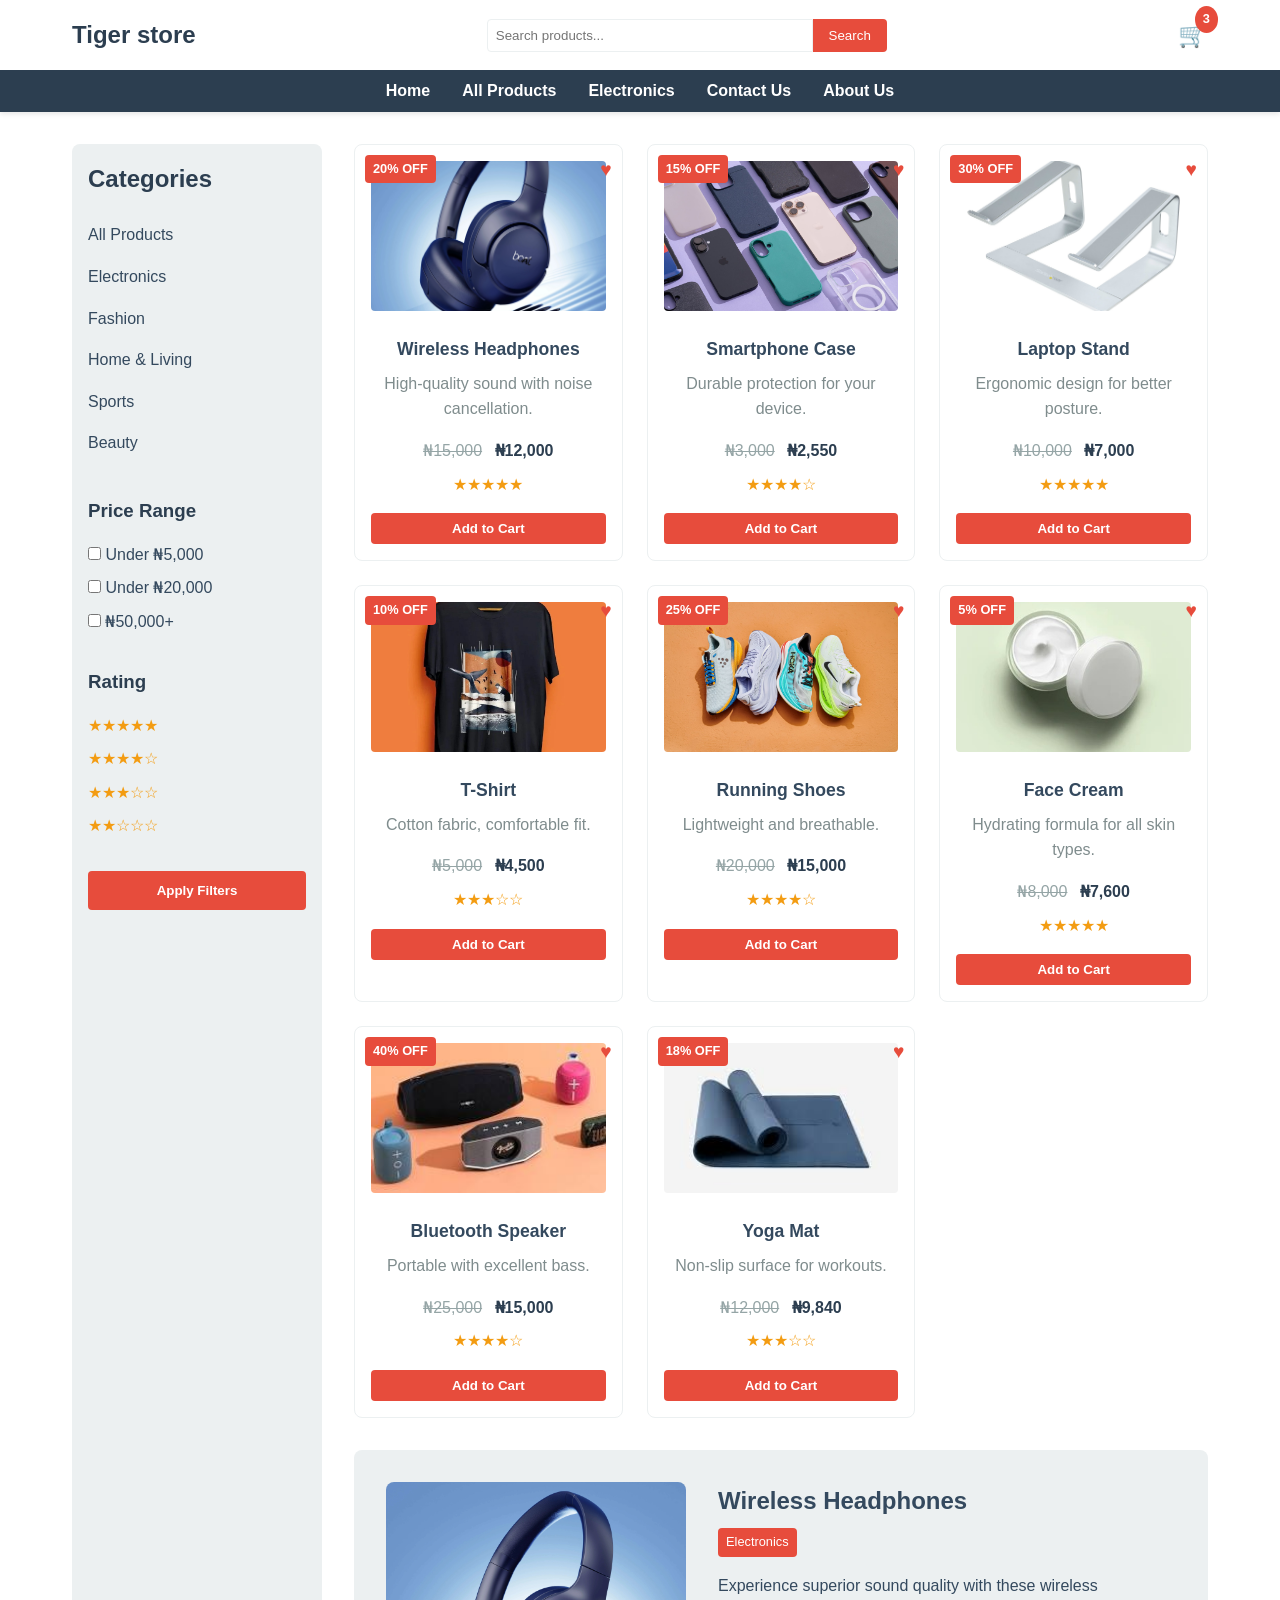
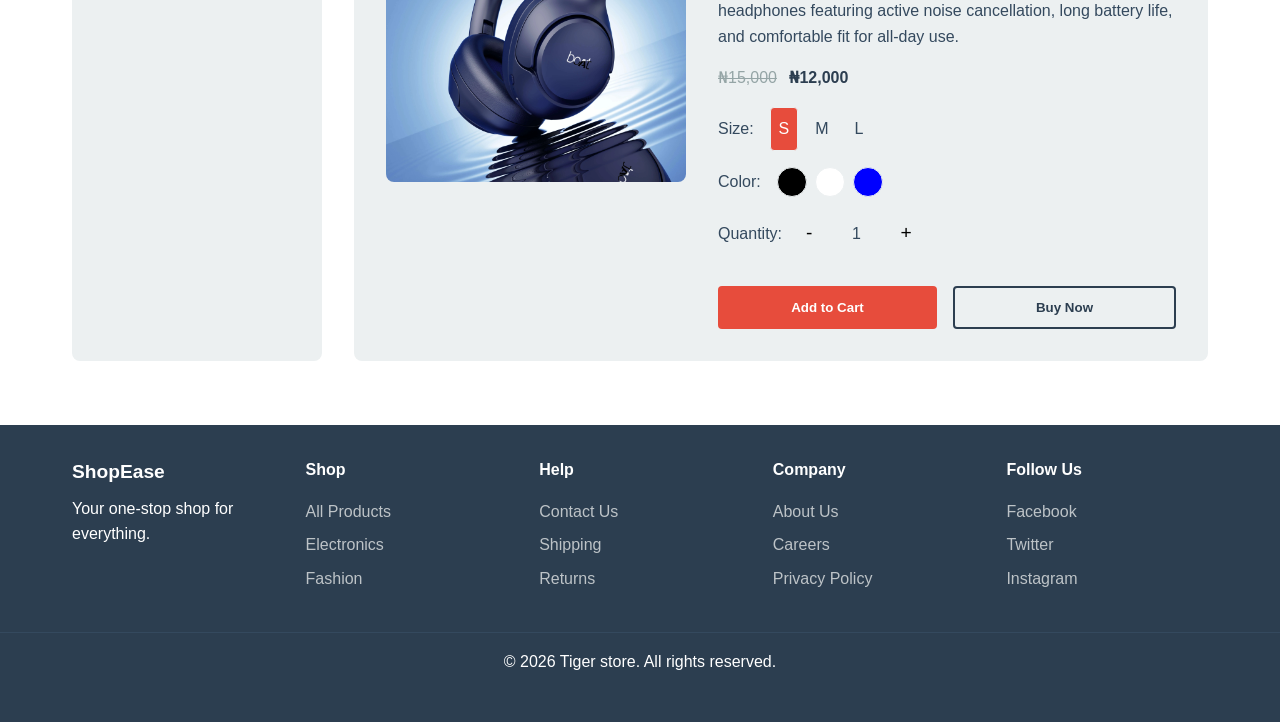
==== index.html @ f8c4a6c7 "Ecommerce web" ====
<!DOCTYPE html>
<html lang="en">
<head>
    <meta charset="UTF-8">
    <meta name="viewport" content="width=device-width, initial-scale=1.0">
    <title>Ecommerce Store</title>
    <link rel="stylesheet" href="styles.css">
</head>
<body>
    <!-- Header / Navbar -->
    <header>
        <div class="navbar">
            <div class="logo">
                <h1><a href="index.html" style="text-decoration: none; color: inherit;">Tiger store</a></h1>
            </div>
            <div class="search-bar">
                <input type="text" placeholder="Search products...">
                <button>Search</button>
            </div>
            <div class="cart">
                <span class="cart-icon"><a href="cart.html" style="text-decoration: none; color: inherit;">🛒</a></span>
                <span class="cart-count">3</span>
            </div>
        </div>
        <nav class="nav-links">
            <a href="index.html">Home</a>
            <a href="products.html">All Products</a>
            <a href="electronics.html">Electronics</a>
            <a href="contact.html">Contact Us</a>
            <a href="about.html">About Us</a>
        </nav>
    </header>

    <!-- Main Layout -->
    <main>
        <!-- Category Sidebar -->
        <aside class="sidebar">
            <h2>Categories</h2>
            <ul class="category-list">
                <li><a href="#all-products">All Products</a></li>
                <li><a href="#electronics">Electronics</a></li>
                <li><a href="#fashion">Fashion</a></li>
                <li><a href="#home-living">Home & Living</a></li>
                <li><a href="#sports">Sports</a></li>
                <li><a href="#beauty">Beauty</a></li>
            </ul>
            <div class="price-range">
                <h3>Price Range</h3>
                <label><input type="checkbox"> Under ₦5,000</label>
                <label><input type="checkbox"> Under ₦20,000</label>
                <label><input type="checkbox"> ₦50,000+</label>
            </div>
            <div class="rating-filter">
                <h3>Rating</h3>
                <div class="stars">★★★★★</div>
                <div class="stars">★★★★☆</div>
                <div class="stars">★★★☆☆</div>
                <div class="stars">★★☆☆☆</div>
            </div>
            <button class="apply-filters">Apply Filters</button>
        </aside>

        <!-- Main Content Area -->
        <section class="main-content">
            <!-- Product Grid -->
            <div class="product-grid">
                <article class="product-card">
                    <div class="discount-badge">20% OFF</div>
                    <div class="wishlist">♥</div>
                    <img src="./img/imgi_82_Rockerz_551_ANC_Pro.347_1.jpg" alt="Product 1">
                    <h3>Wireless Headphones</h3>
                    <p>High-quality sound with noise cancellation.</p>
                    <div class="price">
                        <span class="original">₦15,000</span>
                        <span class="discounted">₦12,000</span>
                    </div>
                    <div class="rating">★★★★★</div>
                    <button class="add-to-cart">Add to Cart</button>
                </article>
                <article class="product-card">
                    <div class="discount-badge">15% OFF</div>
                    <div class="wishlist">♥</div>
                    <img src="./img/imgi_68_BEST-IPHONE-16-CASES-2048px-4833-2x1-1.jpg" alt="Product 2">
                    <h3>Smartphone Case</h3>
                    <p>Durable protection for your device.</p>
                    <div class="price">
                        <span class="original">₦3,000</span>
                        <span class="discounted">₦2,550</span>
                    </div>
                    <div class="rating">★★★★☆</div>
                    <button class="add-to-cart">Add to Cart</button>
                </article>
                <article class="product-card">
                    <div class="discount-badge">30% OFF</div>
                    <div class="wishlist">♥</div>
                    <img src="./img/imgi_83_k-lYSkUcwk-3yX8av8w8Rg.c-r.jpg" alt="Product 3">
                    <h3>Laptop Stand</h3>
                    <p>Ergonomic design for better posture.</p>
                    <div class="price">
                        <span class="original">₦10,000</span>
                        <span class="discounted">₦7,000</span>
                    </div>
                    <div class="rating">★★★★★</div>
                    <button class="add-to-cart">Add to Cart</button>
                </article>
                <article class="product-card">
                    <div class="discount-badge">10% OFF</div>
                    <div class="wishlist">♥</div>
                    <img src="./img/imgi_65_10333_l_collage vintage design .jpg" alt="Product 4">
                    <h3>T-Shirt</h3>
                    <p>Cotton fabric, comfortable fit.</p>
                    <div class="price">
                        <span class="original">₦5,000</span>
                        <span class="discounted">₦4,500</span>
                    </div>
                    <div class="rating">★★★☆☆</div>
                    <button class="add-to-cart">Add to Cart</button>
                </article>
                <article class="product-card">
                    <div class="discount-badge">25% OFF</div>
                    <div class="wishlist">♥</div>
                    <img src="./img/imgi_95_mhl-opener-run-shoes-311-67edd9f20e75a.jpg" alt="Product 5">
                    <h3>Running Shoes</h3>
                    <p>Lightweight and breathable.</p>
                    <div class="price">
                        <span class="original">₦20,000</span>
                        <span class="discounted">₦15,000</span>
                    </div>
                    <div class="rating">★★★★☆</div>
                    <button class="add-to-cart">Add to Cart</button>
                </article>
                <article class="product-card">
                    <div class="discount-badge">5% OFF</div>
                    <div class="wishlist">♥</div>
                    <img src="./img/imgi_92_skincare-jar-cosmetic-anti-aging-260nw-2405853905.jpg" alt="Product 6">
                    <h3>Face Cream</h3>
                    <p>Hydrating formula for all skin types.</p>
                    <div class="price">
                        <span class="original">₦8,000</span>
                        <span class="discounted">₦7,600</span>
                    </div>
                    <div class="rating">★★★★★</div>
                    <button class="add-to-cart">Add to Cart</button>
                </article>
                <article class="product-card">
                    <div class="discount-badge">40% OFF</div>
                    <div class="wishlist">♥</div>
                    <img src="./img/imgi_5_default.jpg" alt="Product 7">
                    <h3>Bluetooth Speaker</h3>
                    <p>Portable with excellent bass.</p>
                    <div class="price">
                        <span class="original">₦25,000</span>
                        <span class="discounted">₦15,000</span>
                    </div>
                    <div class="rating">★★★★☆</div>
                    <button class="add-to-cart">Add to Cart</button>
                </article>
                <article class="product-card">
                    <div class="discount-badge">18% OFF</div>
                    <div class="wishlist">♥</div>
                    <img src="./img/imgi_39_default.jpg" alt="Product 8">
                    <h3>Yoga Mat</h3>
                    <p>Non-slip surface for workouts.</p>
                    <div class="price">
                        <span class="original">₦12,000</span>
                        <span class="discounted">₦9,840</span>
                    </div>
                    <div class="rating">★★★☆☆</div>
                    <button class="add-to-cart">Add to Cart</button>
                </article>
            </div>

            <!-- Product Detail Section -->
            <div class="product-detail">
                <img src="./img/imgi_82_Rockerz_551_ANC_Pro.347_1.jpg" alt="Featured Product">
                <div class="detail-info">
                    <h2>Wireless Headphones</h2>
                    <span class="category-tag">Electronics</span>
                    <p>Experience superior sound quality with these wireless headphones featuring active noise cancellation, long battery life, and comfortable fit for all-day use.</p>
                    <div class="price">
                        <span class="original">₦15,000</span>
                        <span class="discounted">₦12,000</span>
                        <div class="discount-badge">20% OFF</div>
                    </div>
                    <div class="selectors">
                        <div class="size-selector">
                            <label>Size:</label>
                            <div class="options">
                                <div class="option selected">S</div>
                                <div class="option">M</div>
                                <div class="option">L</div>
                            </div>
                        </div>
                        <div class="color-selector">
                            <label>Color:</label>
                            <div class="options">
                                <div class="option selected" style="background-color: black;"></div>
                                <div class="option" style="background-color: white;"></div>
                                <div class="option" style="background-color: blue;"></div>
                            </div>
                        </div>
                        <div class="quantity-selector">
                            <label>Quantity:</label>
                            <button class="qty-btn">-</button>
                            <span class="qty">1</span>
                            <button class="qty-btn">+</button>
                        </div>
                    </div>
                    <div class="actions">
                        <button class="add-to-cart primary">Add to Cart</button>
                        <button class="buy-now">Buy Now</button>
                    </div>
                </div>
            </div>
        </section>
    </main>

    <!-- Footer -->
    <footer>
        <div class="footer-content">
            <div class="footer-section">
                <h3>ShopEase</h3>
                <p>Your one-stop shop for everything.</p>
            </div>
            <div class="footer-section">
                <h4>Shop</h4>
                <a href="#">All Products</a>
                <a href="#">Electronics</a>
                <a href="#">Fashion</a>
            </div>
            <div class="footer-section">
                <h4>Help</h4>
                <a href="#">Contact Us</a>
                <a href="#">Shipping</a>
                <a href="#">Returns</a>
            </div>
            <div class="footer-section">
                <h4>Company</h4>
                <a href="#">About Us</a>
                <a href="#">Careers</a>
                <a href="#">Privacy Policy</a>
            </div>
            <div class="footer-section">
                <h4>Follow Us</h4>
                <a href="#">Facebook</a>
                <a href="#">Twitter</a>
                <a href="#">Instagram</a>
            </div>
        </div>
        <div class="copyright">
            <p>&copy; 2026 Tiger store. All rights reserved.</p>
        </div>
    </footer>
</body>
</html>
---- styles.css ----
* {
    margin: 0;
    padding: 0;
    box-sizing: border-box;
}

body {
    font-family: -apple-system, BlinkMacSystemFont, 'Segoe UI', Roboto, Oxygen, Ubuntu, Cantarell, sans-serif;
    color: #34495e;
    background-color: #fff;
    line-height: 1.6;
}

/* Header / Navbar */
header {
    position: sticky;
    top: 0;
    background-color: #fff;
    box-shadow: 0 2px 5px rgba(0,0,0,0.1);
    z-index: 100;
}

.navbar {
    display: flex;
    justify-content: space-between;
    align-items: center;
    padding: 1rem 2rem;
    max-width: 1200px;
    margin: 0 auto;
}

.logo h1 {
    color: #2c3e50;
    font-size: 1.5rem;
}

.search-bar {
    display: flex;
    flex: 1;
    max-width: 400px;
    margin: 0 2rem;
}

.search-bar input {
    flex: 1;
    padding: 0.5rem;
    border: 1px solid #ecf0f1;
    border-radius: 4px 0 0 4px;
}

.search-bar button {
    padding: 0.5rem 1rem;
    background-color: #e74c3c;
    color: white;
    border: none;
    border-radius: 0 4px 4px 0;
    cursor: pointer;
    transition: background-color 0.3s;
}

.search-bar button:hover {
    background-color: #c0392b;
}

.cart {
    position: relative;
    font-size: 1.5rem;
    cursor: pointer;
}

.cart-count {
    position: absolute;
    top: -10px;
    right: -10px;
    background-color: #e74c3c;
    color: white;
    border-radius: 50%;
    padding: 0.2rem 0.5rem;
    font-size: 0.8rem;
    font-weight: 600;
}

.nav-links {
    display: flex;
    justify-content: center;
    background-color: #2c3e50;
    padding: 0.5rem 0;
}

.nav-links a {
    color: white;
    text-decoration: none;
    margin: 0 1rem;
    font-weight: 600;
    transition: color 0.3s;
}

.nav-links a:hover {
    color: #e74c3c;
}

/* Main Layout */
main {
    display: grid;
    grid-template-columns: 250px 1fr;
    max-width: 1200px;
    margin: 0 auto;
    padding: 2rem;
    gap: 2rem;
}

/* Category Sidebar */
.sidebar {
    background-color: #ecf0f1;
    padding: 1rem;
    border-radius: 8px;
}

.sidebar h2, .sidebar h3 {
    margin-bottom: 1rem;
    color: #2c3e50;
}

.category-list {
    list-style: none;
    margin-bottom: 2rem;
}

.category-list a {
    display: block;
    padding: 0.5rem 0;
    text-decoration: none;
    color: #34495e;
    transition: color 0.3s;
}

.category-list a:hover {
    color: #e74c3c;
}

.price-range, .rating-filter {
    margin-bottom: 2rem;
}

.price-range label, .rating-filter label {
    display: block;
    margin-bottom: 0.5rem;
    cursor: pointer;
}

.stars {
    color: #f39c12;
    margin-bottom: 0.5rem;
}

.apply-filters {
    width: 100%;
    padding: 0.75rem;
    background-color: #e74c3c;
    color: white;
    border: none;
    border-radius: 4px;
    cursor: pointer;
    font-weight: 600;
    transition: background-color 0.3s;
}

.apply-filters:hover {
    background-color: #c0392b;
}

/* Main Content Area */
.main-content {
    display: flex;
    flex-direction: column;
    gap: 2rem;
}

/* Product Grid */
.product-grid {
    display: grid;
    grid-template-columns: repeat(3, 1fr);
    gap: 1.5rem;
}

/* Product Card */
.product-card {
    position: relative;
    background-color: white;
    border: 1px solid #ecf0f1;
    border-radius: 8px;
    padding: 1rem;
    text-align: center;
    transition: transform 0.3s, box-shadow 0.3s;
    overflow: hidden;
}

.product-card:hover {
    transform: scale(1.05);
    box-shadow: 0 5px 15px rgba(0,0,0,0.1);
}

.product-card img {
    width: 100%;
    height: 150px;
    object-fit: cover;
    border-radius: 4px;
    margin-bottom: 1rem;
}

.product-card h3 {
    font-size: 1.1rem;
    margin-bottom: 0.5rem;
}

.product-card p {
    color: #7f8c8d;
    margin-bottom: 1rem;
}

.price {
    margin-bottom: 0.5rem;
}

.original {
    text-decoration: line-through;
    color: #95a5a6;
    margin-right: 0.5rem;
}

.discounted {
    font-weight: 600;
    color: #2c3e50;
}

.rating {
    color: #f39c12;
    margin-bottom: 1rem;
}

.add-to-cart {
    width: 100%;
    padding: 0.5rem;
    background-color: #e74c3c;
    color: white;
    border: none;
    border-radius: 4px;
    cursor: pointer;
    font-weight: 600;
    transition: background-color 0.3s;
}

.add-to-cart:hover {
    background-color: #c0392b;
}

.discount-badge {
    position: absolute;
    top: 10px;
    left: 10px;
    background-color: #e74c3c;
    color: white;
    padding: 0.25rem 0.5rem;
    border-radius: 4px;
    font-size: 0.8rem;
    font-weight: 600;
}

.wishlist {
    position: absolute;
    top: 10px;
    right: 10px;
    color: #e74c3c;
    font-size: 1.2rem;
    cursor: pointer;
    transition: color 0.3s;
}

.wishlist:hover {
    color: #c0392b;
}

/* Product Detail Section */
.product-detail {
    display: flex;
    gap: 2rem;
    background-color: #ecf0f1;
    padding: 2rem;
    border-radius: 8px;
}

.product-detail img {
    width: 300px;
    height: 300px;
    object-fit: cover;
    border-radius: 8px;
}

.detail-info {
    flex: 1;
}

.detail-info h2 {
    margin-bottom: 0.5rem;
}

.category-tag {
    background-color: #e74c3c;
    color: white;
    padding: 0.25rem 0.5rem;
    border-radius: 4px;
    font-size: 0.8rem;
    display: inline-block;
    margin-bottom: 1rem;
}

.detail-info p {
    margin-bottom: 1rem;
}

.detail-info .price {
    margin-bottom: 1rem;
}

.selectors {
    display: flex;
    flex-direction: column;
    gap: 1rem;
    margin-bottom: 2rem;
}

.size-selector, .color-selector, .quantity-selector {
    display: flex;
    align-items: center;
    gap: 1rem;
}

.options {
    display: flex;
    gap: 0.5rem;
}

.option {
    padding: 0.5rem;
    border: 1px solid #ecf0f1;
    border-radius: 4px;
    cursor: pointer;
    transition: background-color 0.3s;
}

.size-selector .option.selected,
.color-selector .option.selected {
    background-color: #e74c3c;
    color: white;
}

.color-selector .option {
    width: 30px;
    height: 30px;
    border-radius: 50%;
}

.quantity-selector .qty-btn {
    padding: 0.5rem;
    background-color: #ecf0f1;
    border: none;
    cursor: pointer;
    font-size: 1.2rem;
    transition: background-color 0.3s;
}

.quantity-selector .qty-btn:hover {
    background-color: #bdc3c7;
}

.qty {
    padding: 0.5rem;
    min-width: 40px;
    text-align: center;
}

.actions {
    display: flex;
    gap: 1rem;
}

.actions .add-to-cart.primary {
    flex: 1;
    padding: 0.75rem;
    background-color: #e74c3c;
    color: white;
    border: none;
    border-radius: 4px;
    cursor: pointer;
    font-weight: 600;
    transition: background-color 0.3s;
}

.actions .add-to-cart.primary:hover {
    background-color: #c0392b;
}

.buy-now {
    flex: 1;
    padding: 0.75rem;
    background-color: transparent;
    color: #2c3e50;
    border: 2px solid #2c3e50;
    border-radius: 4px;
    cursor: pointer;
    font-weight: 600;
    transition: background-color 0.3s, color 0.3s;
}

.buy-now:hover {
    background-color: #2c3e50;
    color: white;
}

/* Footer */
footer {
    background-color: #2c3e50;
    color: white;
    padding: 2rem 0;
    margin-top: 2rem;
}

.footer-content {
    display: grid;
    grid-template-columns: repeat(5, 1fr);
    max-width: 1200px;
    margin: 0 auto;
    padding: 0 2rem;
    gap: 2rem;
}

.footer-section h3 {
    margin-bottom: 0.5rem;
    font-size: 1.2rem;
}

.footer-section h4 {
    margin-bottom: 1rem;
}

.footer-section a {
    display: block;
    color: #bdc3c7;
    text-decoration: none;
    margin-bottom: 0.5rem;
    transition: color 0.3s;
}

.footer-section a:hover {
    color: white;
}

.copyright {
    text-align: center;
    padding: 1rem 0;
    border-top: 1px solid #34495e;
    margin-top: 2rem;
}

/* Media Queries */
@media (max-width: 1024px) {
    .product-grid {
        grid-template-columns: repeat(2, 1fr);
    }
    .footer-content {
        grid-template-columns: repeat(3, 1fr);
    }
}

@media (max-width: 768px) {
    main {
        grid-template-columns: 1fr;
        padding: 1rem;
    }
    .navbar {
        flex-direction: column;
        gap: 1rem;
    }
    .search-bar {
        margin: 0;
        max-width: none;
    }
    .nav-links {
        flex-wrap: wrap;
    }
    .product-grid {
        grid-template-columns: 1fr;
    }
    .product-detail {
        flex-direction: column;
        align-items: center;
    }
    .footer-content {
        grid-template-columns: 1fr;
        text-align: center;
    }
}
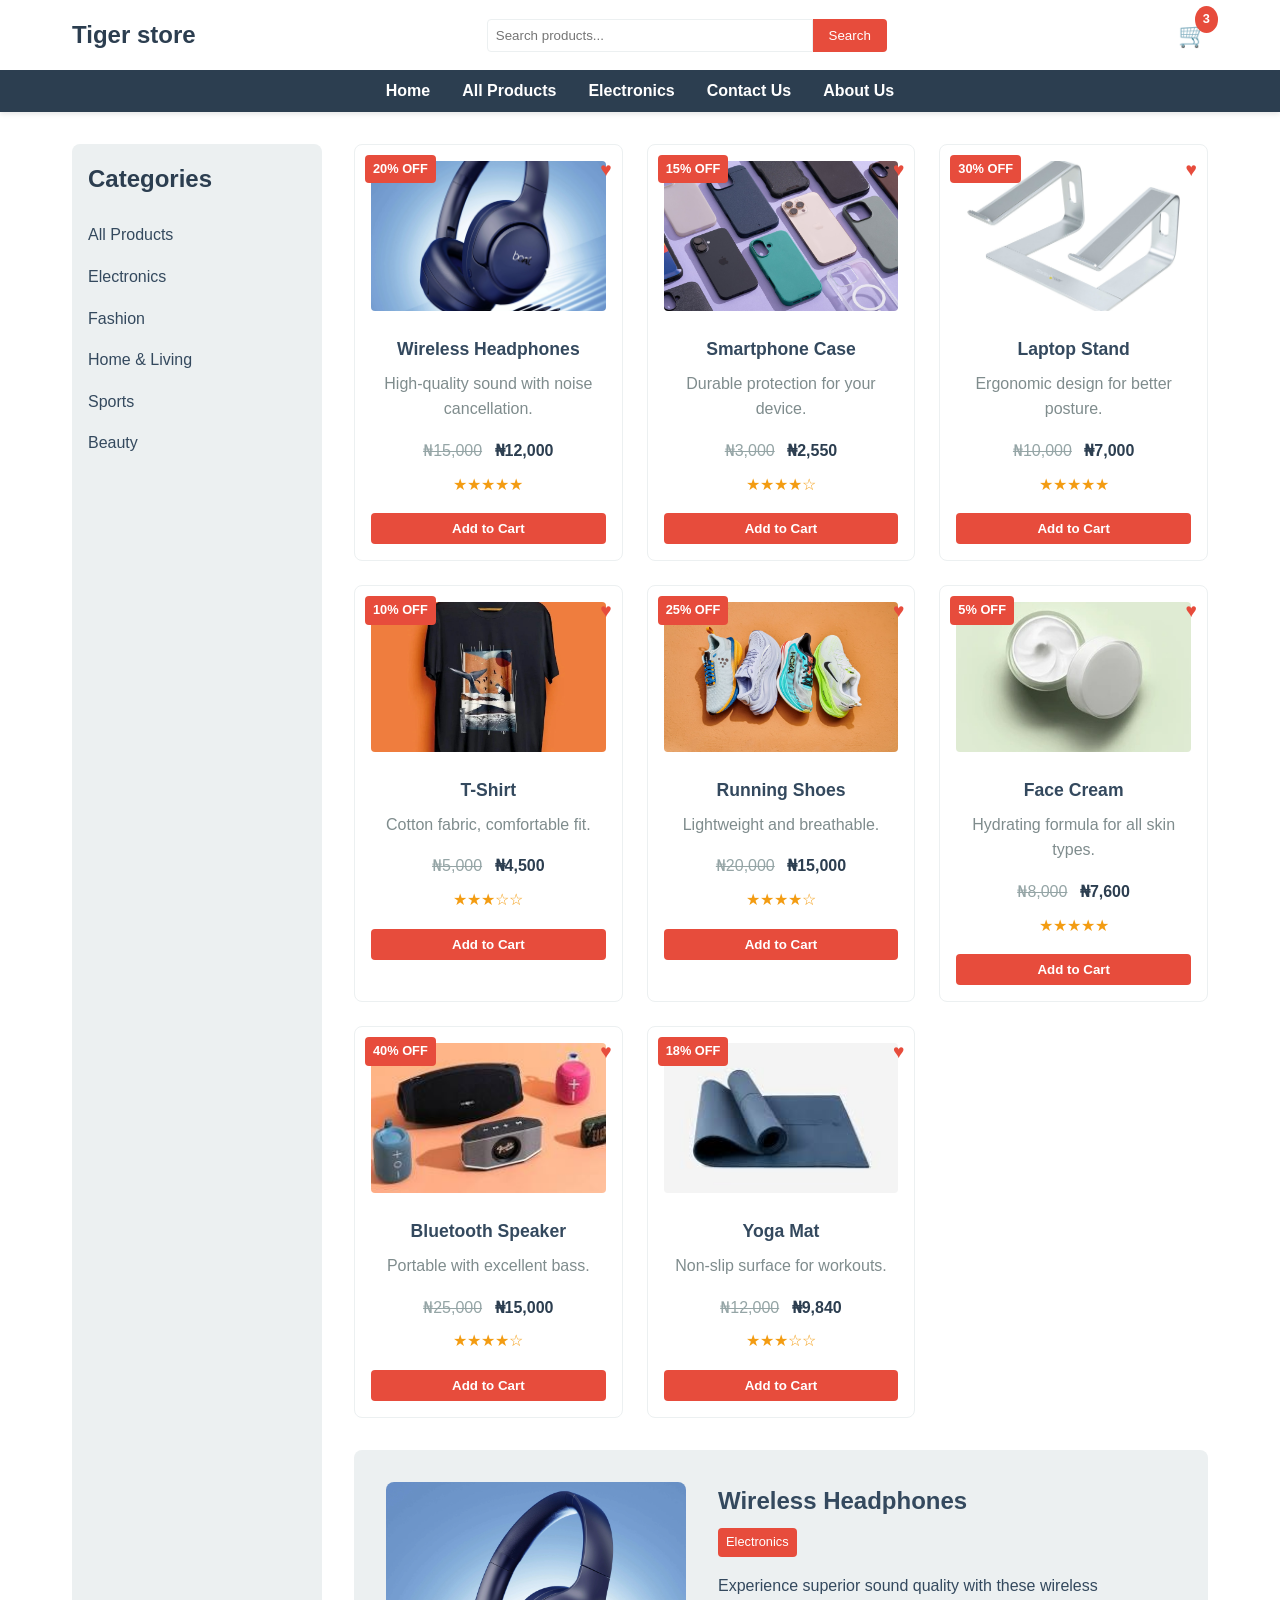
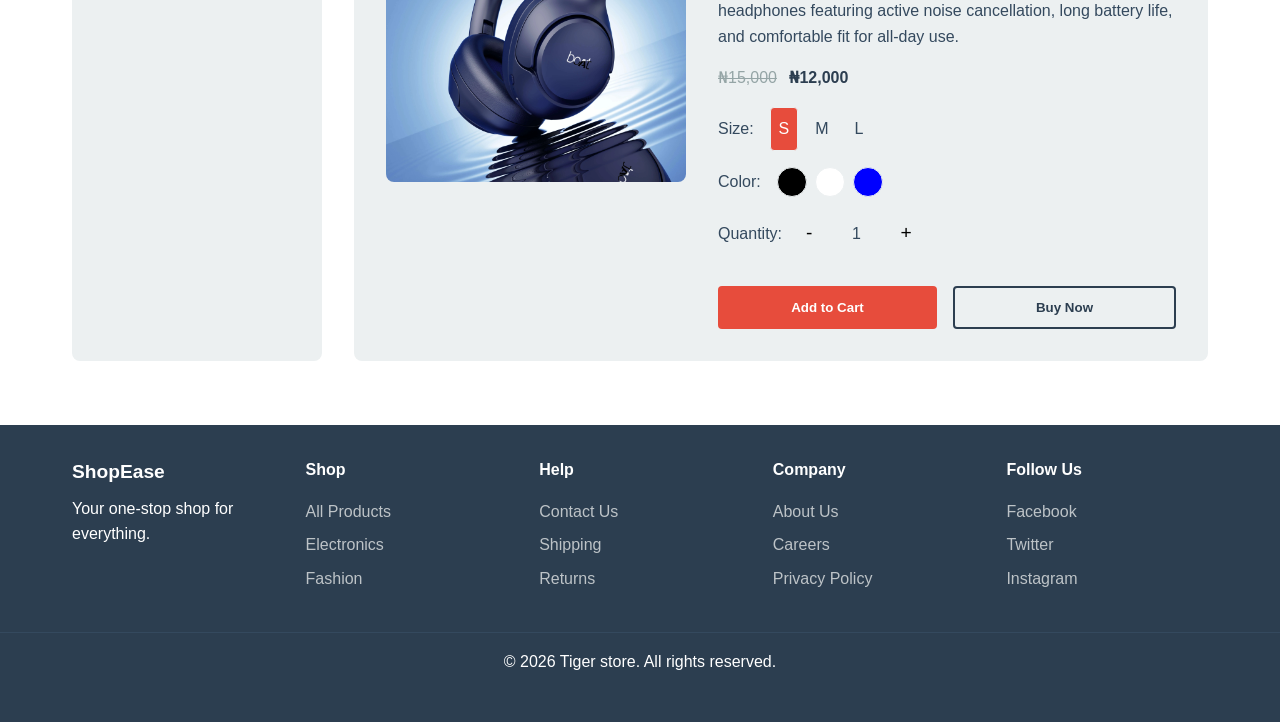
==== commit 0142309b: "Remove price range and rating filter sections from the sidebar" ====
--- a/index.html
+++ b/index.html
@@ -44,20 +44,6 @@
                 <li><a href="#sports">Sports</a></li>
                 <li><a href="#beauty">Beauty</a></li>
             </ul>
-            <div class="price-range">
-                <h3>Price Range</h3>
-                <label><input type="checkbox"> Under ₦5,000</label>
-                <label><input type="checkbox"> Under ₦20,000</label>
-                <label><input type="checkbox"> ₦50,000+</label>
-            </div>
-            <div class="rating-filter">
-                <h3>Rating</h3>
-                <div class="stars">★★★★★</div>
-                <div class="stars">★★★★☆</div>
-                <div class="stars">★★★☆☆</div>
-                <div class="stars">★★☆☆☆</div>
-            </div>
-            <button class="apply-filters">Apply Filters</button>
         </aside>
 
         <!-- Main Content Area -->
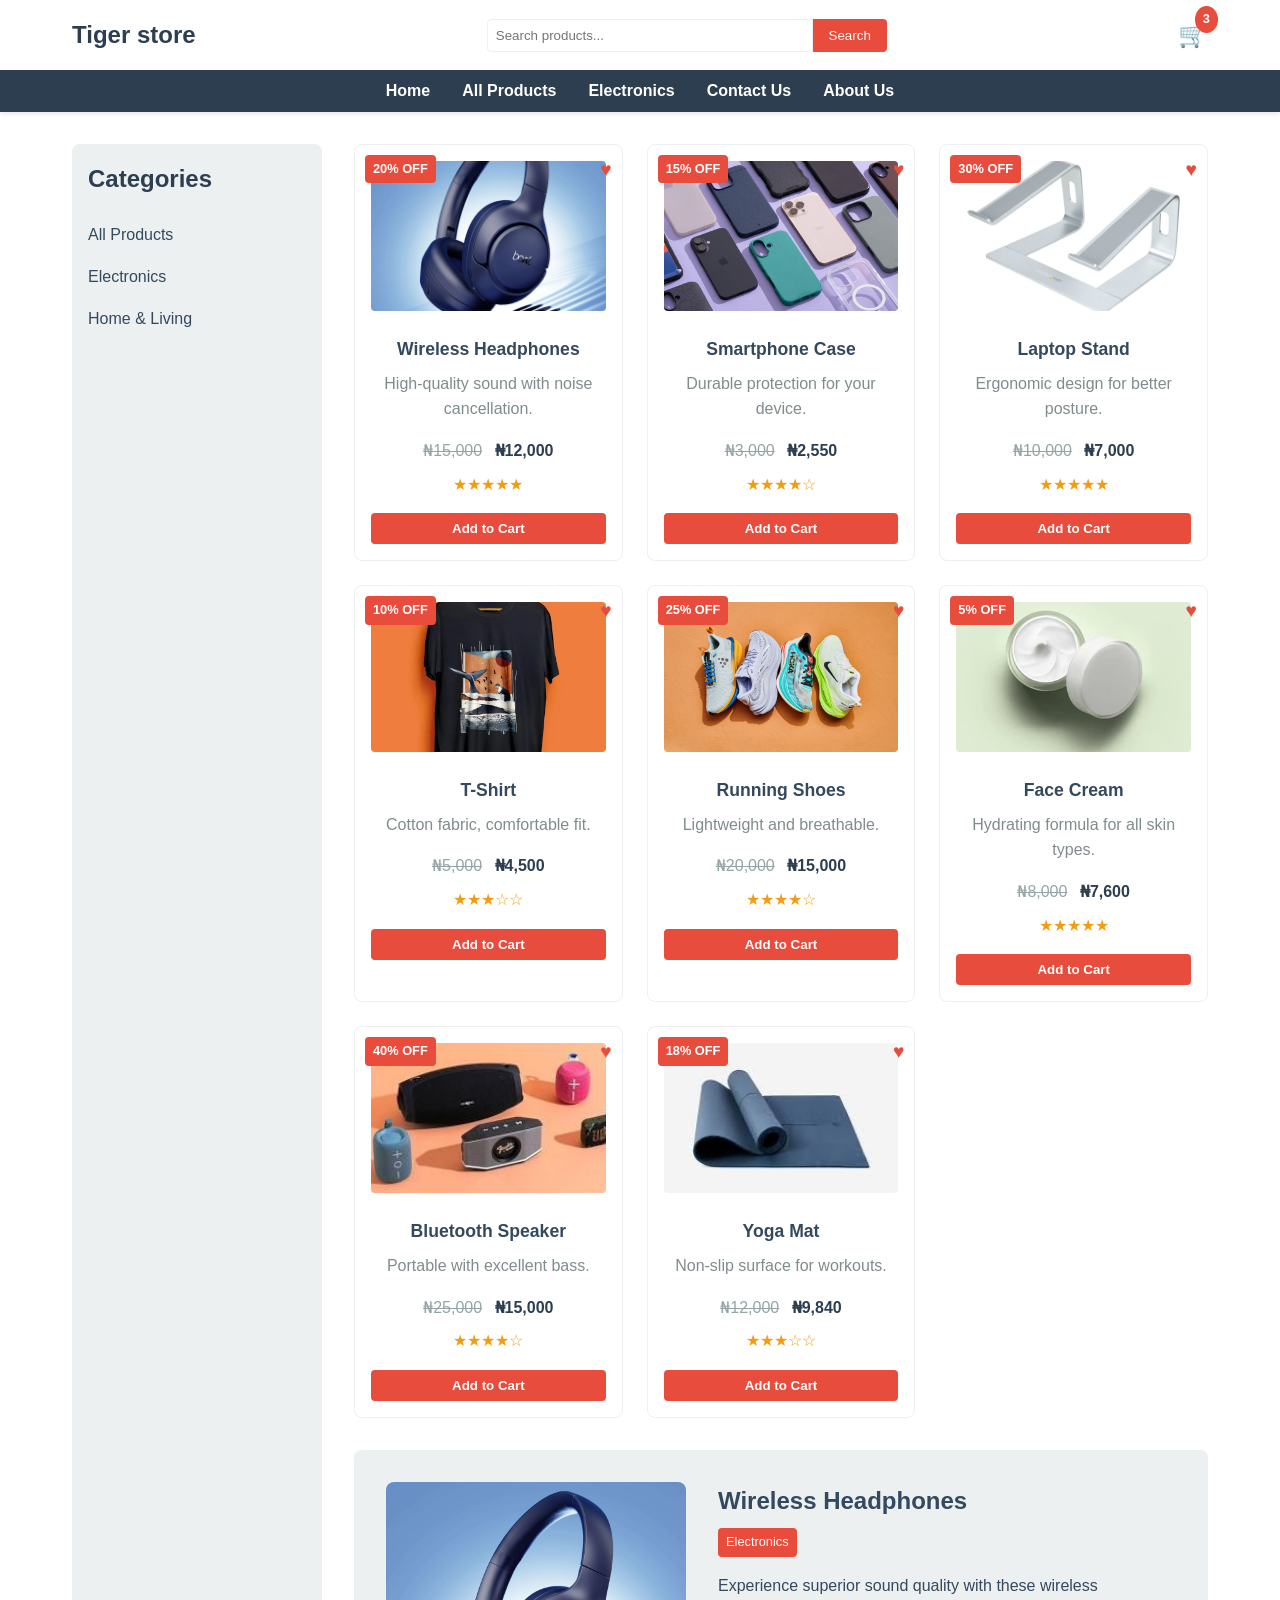
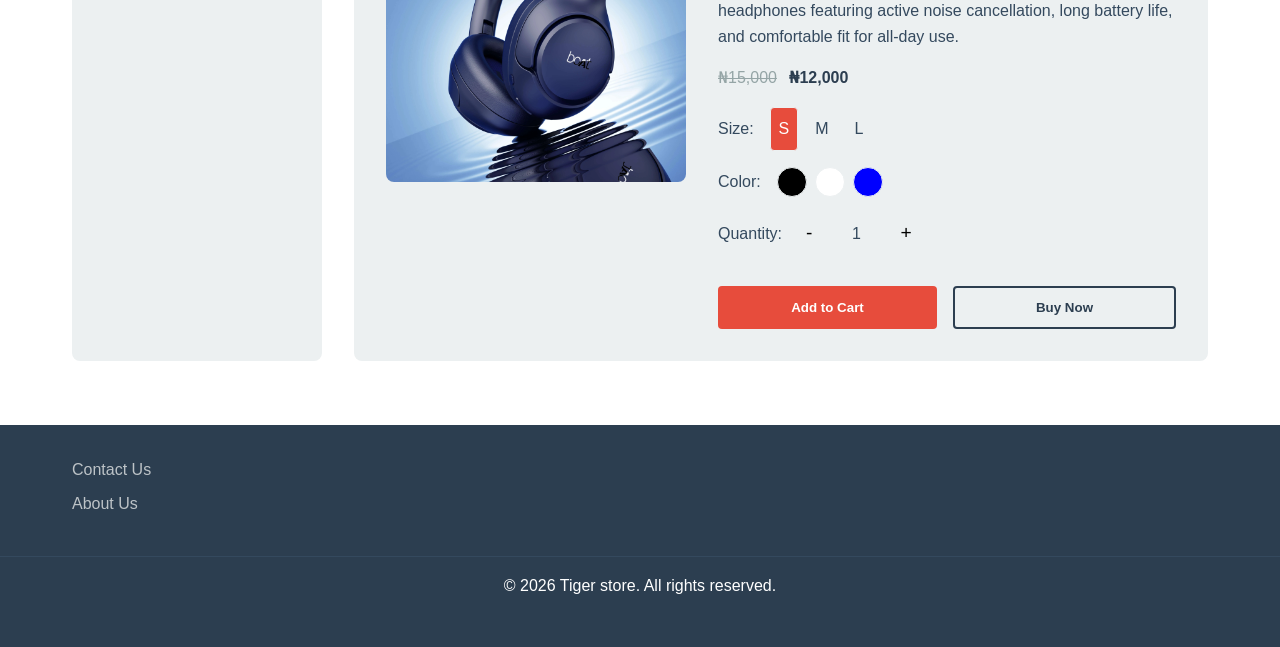
==== commit 784819e9: "Refactor navbar links for consistency and style" ====
--- a/index.html
+++ b/index.html
@@ -11,14 +11,14 @@
     <header>
         <div class="navbar">
             <div class="logo">
-                <h1><a href="index.html" style="text-decoration: none; color: inherit;">Tiger store</a></h1>
+                <h1><a href="index.html" class="logo-link">Tiger store</a></h1>
             </div>
             <div class="search-bar">
                 <input type="text" placeholder="Search products...">
                 <button>Search</button>
             </div>
             <div class="cart">
-                <span class="cart-icon"><a href="cart.html" style="text-decoration: none; color: inherit;">🛒</a></span>
+                <span class="cart-icon"><a href="cart.html" class="cart-link">🛒</a></span>
                 <span class="cart-count">3</span>
             </div>
         </div>
@@ -39,10 +39,7 @@
             <ul class="category-list">
                 <li><a href="#all-products">All Products</a></li>
                 <li><a href="#electronics">Electronics</a></li>
-                <li><a href="#fashion">Fashion</a></li>
                 <li><a href="#home-living">Home & Living</a></li>
-                <li><a href="#sports">Sports</a></li>
-                <li><a href="#beauty">Beauty</a></li>
             </ul>
         </aside>
 
@@ -205,32 +202,8 @@
     <footer>
         <div class="footer-content">
             <div class="footer-section">
-                <h3>ShopEase</h3>
-                <p>Your one-stop shop for everything.</p>
-            </div>
-            <div class="footer-section">
-                <h4>Shop</h4>
-                <a href="#">All Products</a>
-                <a href="#">Electronics</a>
-                <a href="#">Fashion</a>
-            </div>
-            <div class="footer-section">
-                <h4>Help</h4>
-                <a href="#">Contact Us</a>
-                <a href="#">Shipping</a>
-                <a href="#">Returns</a>
-            </div>
-            <div class="footer-section">
-                <h4>Company</h4>
-                <a href="#">About Us</a>
-                <a href="#">Careers</a>
-                <a href="#">Privacy Policy</a>
-            </div>
-            <div class="footer-section">
-                <h4>Follow Us</h4>
-                <a href="#">Facebook</a>
-                <a href="#">Twitter</a>
-                <a href="#">Instagram</a>
+                <a href="contact.html">Contact Us</a>
+                <a href="about.html">About Us</a>
             </div>
         </div>
         <div class="copyright">
--- a/styles.css
+++ b/styles.css
@@ -34,6 +34,11 @@
 .logo h1 {
     color: #2c3e50;
     font-size: 1.5rem;
+}
+
+.logo-link, .cart-link {
+    text-decoration: none;
+    color: inherit;
 }
 
 .search-bar {
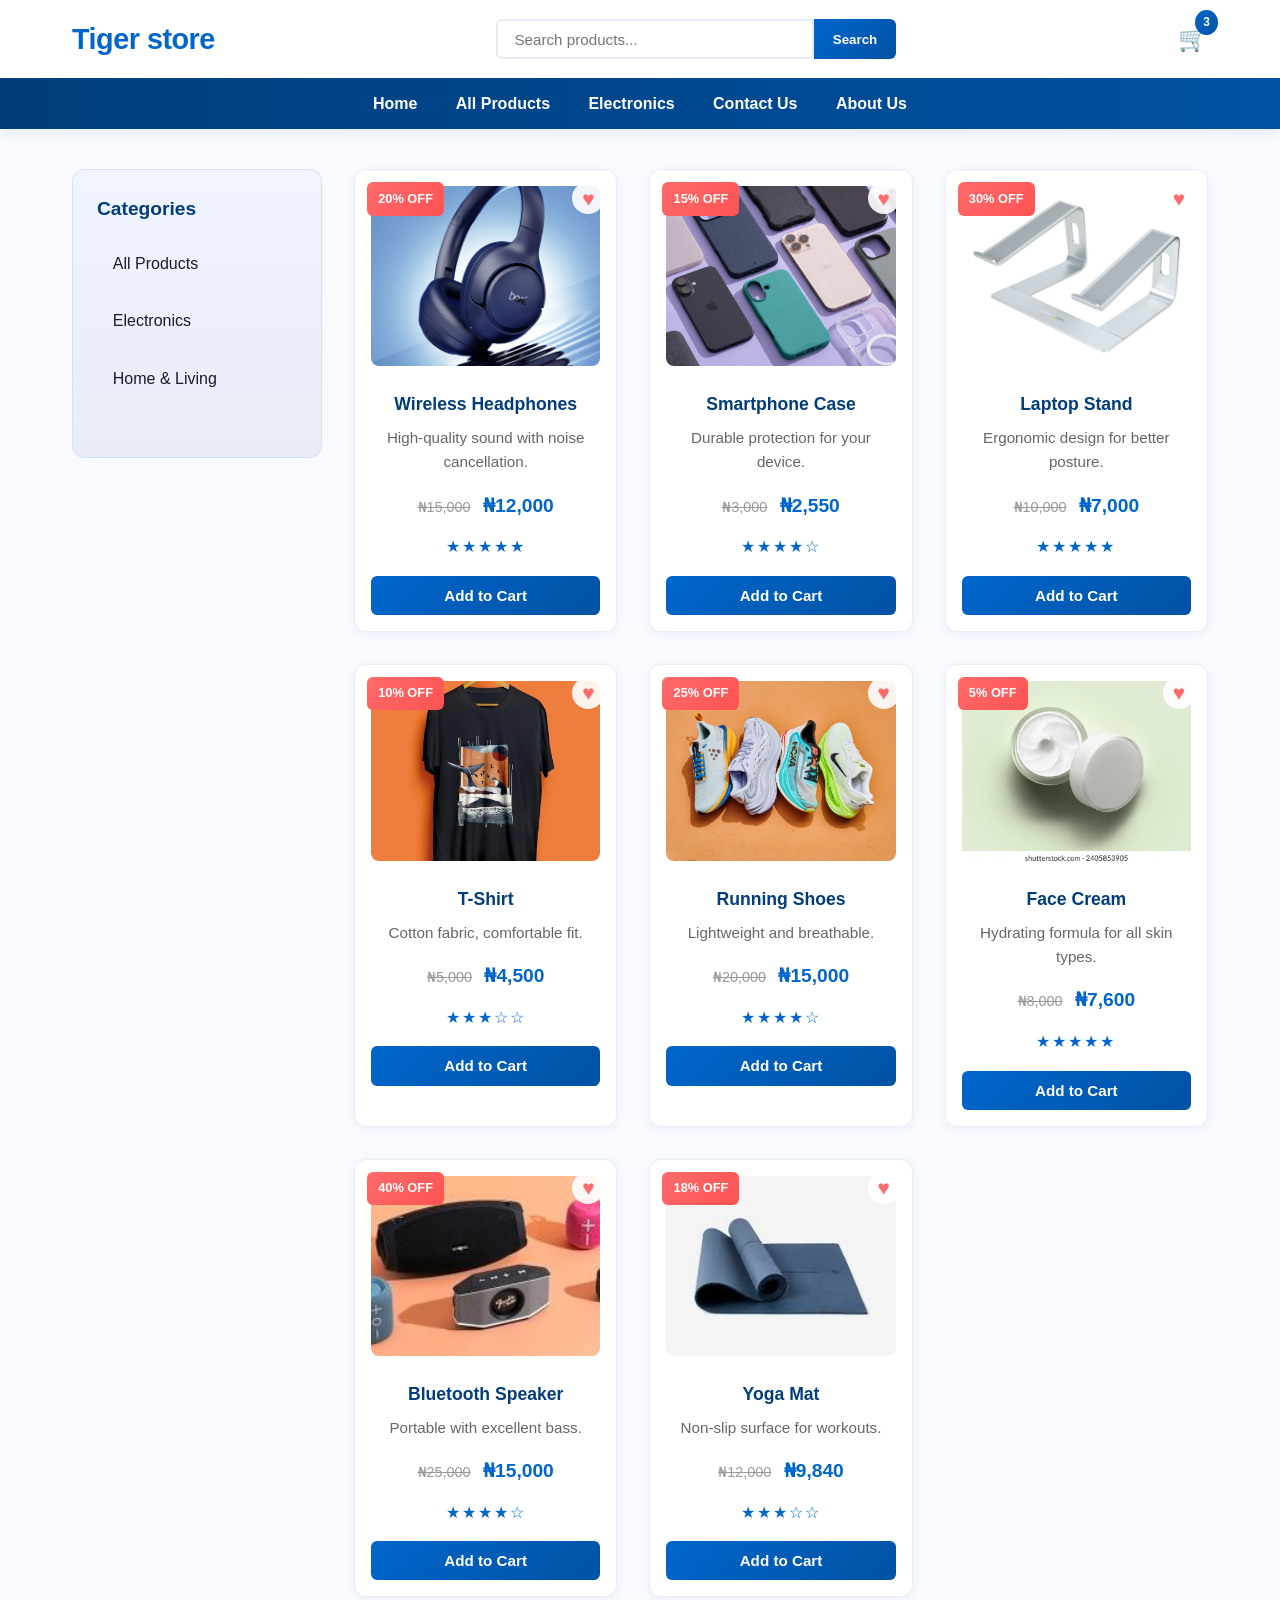
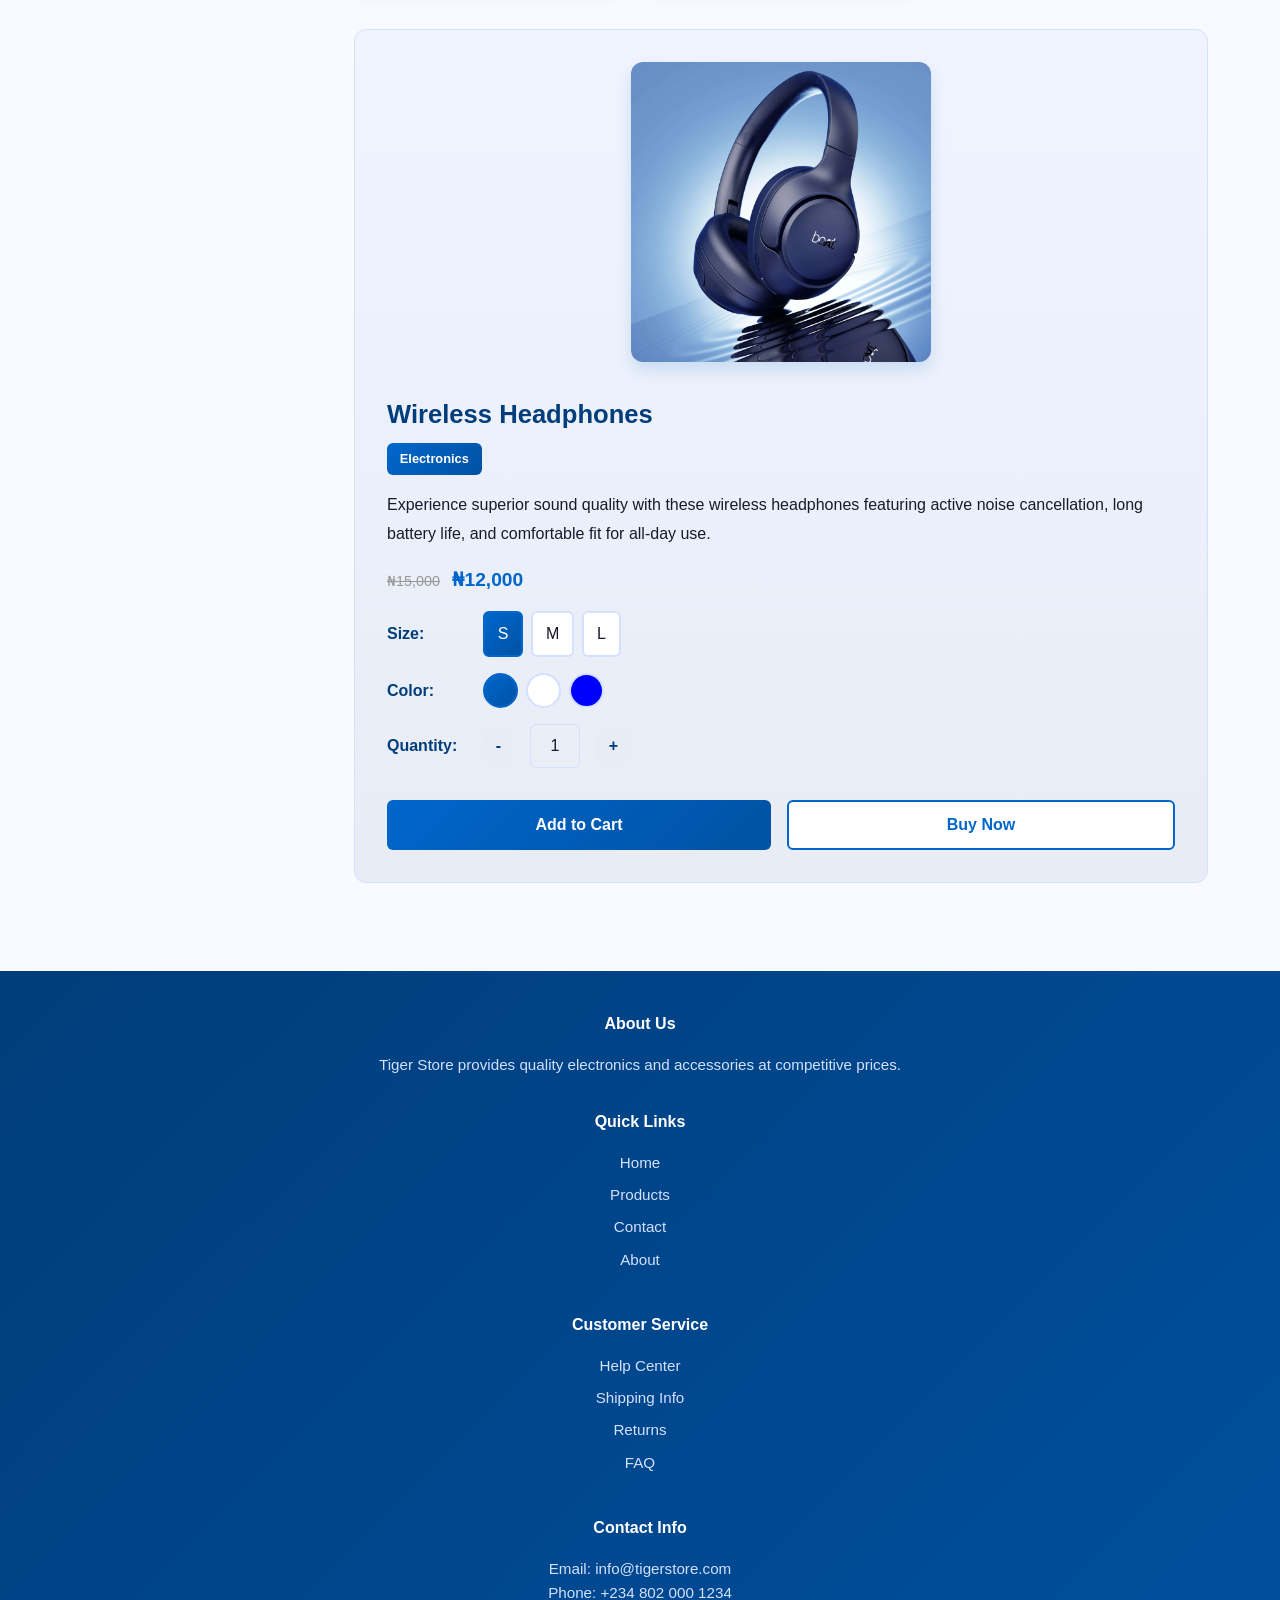
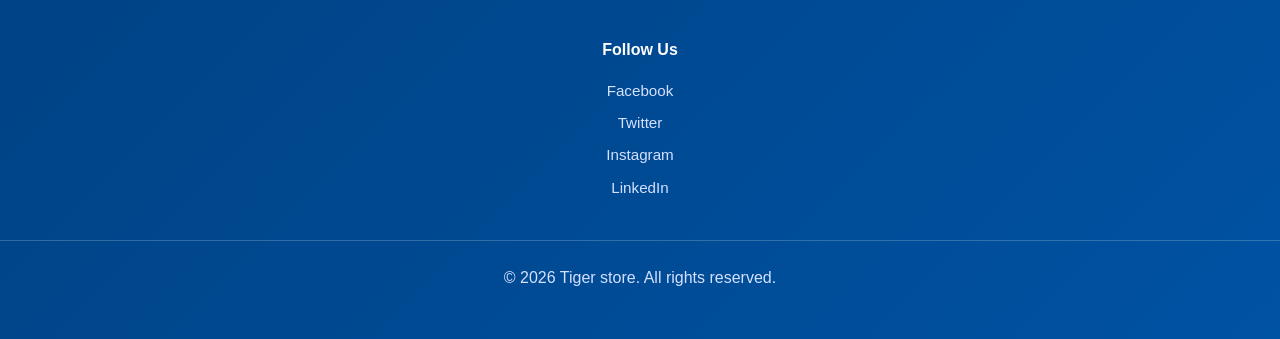
==== commit 4c0e7b1a: "Enhance UI and UX across the site with updated styles and layout - Added a new settings file for Liv" ====
--- a/index.html
+++ b/index.html
@@ -202,8 +202,34 @@
     <footer>
         <div class="footer-content">
             <div class="footer-section">
-                <a href="contact.html">Contact Us</a>
-                <a href="about.html">About Us</a>
+                <h4>About Us</h4>
+                <p style="color: #d4e0ff; font-size: 0.95rem;">Tiger Store provides quality electronics and accessories at competitive prices.</p>
+            </div>
+            <div class="footer-section">
+                <h4>Quick Links</h4>
+                <a href="index.html">Home</a>
+                <a href="products.html">Products</a>
+                <a href="contact.html">Contact</a>
+                <a href="about.html">About</a>
+            </div>
+            <div class="footer-section">
+                <h4>Customer Service</h4>
+                <a href="#">Help Center</a>
+                <a href="#">Shipping Info</a>
+                <a href="#">Returns</a>
+                <a href="#">FAQ</a>
+            </div>
+            <div class="footer-section">
+                <h4>Contact Info</h4>
+                <p style="color: #d4e0ff; font-size: 0.95rem;">Email: info@tigerstore.com</p>
+                <p style="color: #d4e0ff; font-size: 0.95rem;">Phone: +234 802 000 1234</p>
+            </div>
+            <div class="footer-section">
+                <h4>Follow Us</h4>
+                <a href="#">Facebook</a>
+                <a href="#">Twitter</a>
+                <a href="#">Instagram</a>
+                <a href="#">LinkedIn</a>
             </div>
         </div>
         <div class="copyright">
--- a/styles.css
+++ b/styles.css
@@ -8,8 +8,8 @@
 
 body {
     font-family: -apple-system, BlinkMacSystemFont, 'Segoe UI', Roboto, Oxygen, Ubuntu, Cantarell, sans-serif;
-    color: #34495e;
-    background-color: #fff;
+    color: #1a1a2e;
+    background-color: #f8faff;
     line-height: 1.6;
 }
 
@@ -17,8 +17,8 @@
 header {
     position: sticky;
     top: 0;
-    background-color: #fff;
-    box-shadow: 0 2px 5px rgba(0,0,0,0.1);
+    background-color: #ffffff;
+    box-shadow: 0 4px 12px rgba(0, 51, 153, 0.08);
     z-index: 100;
 }
 
@@ -32,8 +32,10 @@
 }
 
 .logo h1 {
-    color: #2c3e50;
-    font-size: 1.5rem;
+    color: #0066cc;
+    font-size: 1.8rem;
+    font-weight: 700;
+    letter-spacing: -0.5px;
 }
 
 .logo-link, .cart-link {
@@ -50,60 +52,90 @@
 
 .search-bar input {
     flex: 1;
-    padding: 0.5rem;
-    border: 1px solid #ecf0f1;
-    border-radius: 4px 0 0 4px;
+    padding: 0.6rem 1rem;
+    border: 2px solid #e8ecf5;
+    border-radius: 6px 0 0 6px;
+    font-size: 0.95rem;
+    transition: border-color 0.3s;
+}
+
+.search-bar input:focus {
+    outline: none;
+    border-color: #0066cc;
 }
 
 .search-bar button {
-    padding: 0.5rem 1rem;
-    background-color: #e74c3c;
+    padding: 0.6rem 1.2rem;
+    background: linear-gradient(135deg, #0066cc 0%, #0052a3 100%);
     color: white;
     border: none;
-    border-radius: 0 4px 4px 0;
-    cursor: pointer;
-    transition: background-color 0.3s;
+    border-radius: 0 6px 6px 0;
+    cursor: pointer;
+    transition: all 0.3s;
+    font-weight: 600;
 }
 
 .search-bar button:hover {
-    background-color: #c0392b;
+    transform: translateY(-2px);
+    box-shadow: 0 4px 12px rgba(0, 102, 204, 0.3);
 }
 
 .cart {
     position: relative;
     font-size: 1.5rem;
     cursor: pointer;
+    transition: transform 0.3s;
+}
+
+.cart:hover {
+    transform: scale(1.1);
 }
 
 .cart-count {
     position: absolute;
     top: -10px;
     right: -10px;
-    background-color: #e74c3c;
+    background: linear-gradient(135deg, #0066cc 0%, #0052a3 100%);
     color: white;
     border-radius: 50%;
     padding: 0.2rem 0.5rem;
-    font-size: 0.8rem;
-    font-weight: 600;
+    font-size: 0.75rem;
+    font-weight: 700;
 }
 
 .nav-links {
     display: flex;
     justify-content: center;
-    background-color: #2c3e50;
-    padding: 0.5rem 0;
+    background: linear-gradient(90deg, #003d7a 0%, #0052a3 100%);
+    padding: 0.8rem 0;
 }
 
 .nav-links a {
     color: white;
     text-decoration: none;
-    margin: 0 1rem;
-    font-weight: 600;
-    transition: color 0.3s;
+    margin: 0 1.2rem;
+    font-weight: 600;
+    transition: all 0.3s;
+    position: relative;
 }
 
 .nav-links a:hover {
-    color: #e74c3c;
+    color: #e0e8ff;
+}
+
+.nav-links a:after {
+    content: '';
+    position: absolute;
+    bottom: -8px;
+    left: 0;
+    width: 0;
+    height: 2px;
+    background-color: #4db8ff;
+    transition: width 0.3s;
+}
+
+.nav-links a:hover:after {
+    width: 100%;
 }
 
 /* Main Layout */
@@ -112,20 +144,26 @@
     grid-template-columns: 250px 1fr;
     max-width: 1200px;
     margin: 0 auto;
-    padding: 2rem;
+    padding: 2.5rem 2rem;
     gap: 2rem;
 }
 
 /* Category Sidebar */
 .sidebar {
-    background-color: #ecf0f1;
-    padding: 1rem;
-    border-radius: 8px;
+    background: linear-gradient(180deg, #f0f4ff 0%, #e8ecf5 100%);
+    padding: 1.5rem;
+    border-radius: 12px;
+    border: 1px solid #d4e0ff;
+    height: fit-content;
+    position: sticky;
+    top: 100px;
 }
 
 .sidebar h2, .sidebar h3 {
     margin-bottom: 1rem;
-    color: #2c3e50;
+    color: #003d7a;
+    font-size: 1.2rem;
+    font-weight: 700;
 }
 
 .category-list {
@@ -133,16 +171,25 @@
     margin-bottom: 2rem;
 }
 
+.category-list li {
+    margin-bottom: 0.8rem;
+}
+
 .category-list a {
     display: block;
-    padding: 0.5rem 0;
+    padding: 0.6rem 0.8rem;
     text-decoration: none;
-    color: #34495e;
-    transition: color 0.3s;
+    color: #1a1a2e;
+    transition: all 0.3s;
+    border-radius: 6px;
+    border-left: 3px solid transparent;
 }
 
 .category-list a:hover {
-    color: #e74c3c;
+    background-color: #d4e0ff;
+    color: #0066cc;
+    border-left-color: #0066cc;
+    padding-left: 1.1rem;
 }
 
 .price-range, .rating-filter {
@@ -153,27 +200,30 @@
     display: block;
     margin-bottom: 0.5rem;
     cursor: pointer;
+    font-weight: 500;
+    color: #1a1a2e;
 }
 
 .stars {
-    color: #f39c12;
+    color: #0066cc;
     margin-bottom: 0.5rem;
 }
 
 .apply-filters {
     width: 100%;
     padding: 0.75rem;
-    background-color: #e74c3c;
+    background: linear-gradient(135deg, #0066cc 0%, #0052a3 100%);
     color: white;
     border: none;
-    border-radius: 4px;
-    cursor: pointer;
-    font-weight: 600;
-    transition: background-color 0.3s;
+    border-radius: 6px;
+    cursor: pointer;
+    font-weight: 600;
+    transition: all 0.3s;
 }
 
 .apply-filters:hover {
-    background-color: #c0392b;
+    transform: translateY(-2px);
+    box-shadow: 0 4px 12px rgba(0, 102, 204, 0.3);
 }
 
 /* Main Content Area */
@@ -181,126 +231,158 @@
     display: flex;
     flex-direction: column;
     gap: 2rem;
+}
+
+.main-content h2 {
+    color: #003d7a;
+    font-size: 1.8rem;
+    font-weight: 700;
 }
 
 /* Product Grid */
 .product-grid {
     display: grid;
     grid-template-columns: repeat(3, 1fr);
-    gap: 1.5rem;
+    gap: 2rem;
 }
 
 /* Product Card */
 .product-card {
     position: relative;
     background-color: white;
-    border: 1px solid #ecf0f1;
-    border-radius: 8px;
+    border: 1px solid #e8ecf5;
+    border-radius: 12px;
     padding: 1rem;
     text-align: center;
-    transition: transform 0.3s, box-shadow 0.3s;
+    transition: all 0.3s;
     overflow: hidden;
+    box-shadow: 0 2px 8px rgba(0, 51, 153, 0.06);
 }
 
 .product-card:hover {
-    transform: scale(1.05);
-    box-shadow: 0 5px 15px rgba(0,0,0,0.1);
+    transform: translateY(-8px);
+    box-shadow: 0 12px 24px rgba(0, 102, 204, 0.15);
+    border-color: #4db8ff;
 }
 
 .product-card img {
     width: 100%;
-    height: 150px;
+    height: 180px;
     object-fit: cover;
-    border-radius: 4px;
-    margin-bottom: 1rem;
+    border-radius: 8px;
+    margin-bottom: 1rem;
+    transition: transform 0.3s;
+}
+
+.product-card:hover img {
+    transform: scale(1.05);
 }
 
 .product-card h3 {
     font-size: 1.1rem;
     margin-bottom: 0.5rem;
+    color: #003d7a;
+    font-weight: 600;
 }
 
 .product-card p {
-    color: #7f8c8d;
-    margin-bottom: 1rem;
+    color: #666;
+    margin-bottom: 1rem;
+    font-size: 0.95rem;
 }
 
 .price {
-    margin-bottom: 0.5rem;
+    margin-bottom: 0.8rem;
 }
 
 .original {
     text-decoration: line-through;
-    color: #95a5a6;
+    color: #999;
     margin-right: 0.5rem;
+    font-size: 0.9rem;
 }
 
 .discounted {
-    font-weight: 600;
-    color: #2c3e50;
+    font-weight: 700;
+    color: #0066cc;
+    font-size: 1.2rem;
 }
 
 .rating {
-    color: #f39c12;
-    margin-bottom: 1rem;
+    color: #0066cc;
+    margin-bottom: 1rem;
+    letter-spacing: 2px;
 }
 
 .add-to-cart {
     width: 100%;
-    padding: 0.5rem;
-    background-color: #e74c3c;
+    padding: 0.7rem;
+    background: linear-gradient(135deg, #0066cc 0%, #0052a3 100%);
     color: white;
     border: none;
-    border-radius: 4px;
-    cursor: pointer;
-    font-weight: 600;
-    transition: background-color 0.3s;
+    border-radius: 6px;
+    cursor: pointer;
+    font-weight: 600;
+    transition: all 0.3s;
+    font-size: 0.95rem;
 }
 
 .add-to-cart:hover {
-    background-color: #c0392b;
+    transform: translateY(-2px);
+    box-shadow: 0 6px 16px rgba(0, 102, 204, 0.3);
 }
 
 .discount-badge {
     position: absolute;
-    top: 10px;
-    left: 10px;
-    background-color: #e74c3c;
-    color: white;
-    padding: 0.25rem 0.5rem;
-    border-radius: 4px;
+    top: 12px;
+    left: 12px;
+    background: linear-gradient(135deg, #ff6b6b 0%, #ff5252 100%);
+    color: white;
+    padding: 0.4rem 0.7rem;
+    border-radius: 6px;
     font-size: 0.8rem;
-    font-weight: 600;
+    font-weight: 700;
 }
 
 .wishlist {
     position: absolute;
-    top: 10px;
-    right: 10px;
-    color: #e74c3c;
-    font-size: 1.2rem;
-    cursor: pointer;
-    transition: color 0.3s;
+    top: 12px;
+    right: 12px;
+    color: #ff6b6b;
+    font-size: 1.3rem;
+    cursor: pointer;
+    transition: all 0.3s;
+    background-color: rgba(255, 255, 255, 0.9);
+    width: 32px;
+    height: 32px;
+    border-radius: 50%;
+    display: flex;
+    align-items: center;
+    justify-content: center;
 }
 
 .wishlist:hover {
-    color: #c0392b;
+    color: #ff5252;
+    transform: scale(1.1);
+    background-color: white;
 }
 
 /* Product Detail Section */
 .product-detail {
     display: flex;
     gap: 2rem;
-    background-color: #ecf0f1;
+    background: linear-gradient(180deg, #f0f4ff 0%, #e8ecf5 100%);
     padding: 2rem;
-    border-radius: 8px;
+    border-radius: 12px;
+    border: 1px solid #d4e0ff;
 }
 
 .product-detail img {
     width: 300px;
     height: 300px;
     object-fit: cover;
-    border-radius: 8px;
+    border-radius: 12px;
+    box-shadow: 0 8px 16px rgba(0, 102, 204, 0.15);
 }
 
 .detail-info {
@@ -309,20 +391,26 @@
 
 .detail-info h2 {
     margin-bottom: 0.5rem;
+    color: #003d7a;
+    font-size: 1.6rem;
+    font-weight: 700;
 }
 
 .category-tag {
-    background-color: #e74c3c;
-    color: white;
-    padding: 0.25rem 0.5rem;
-    border-radius: 4px;
+    background: linear-gradient(135deg, #0066cc 0%, #0052a3 100%);
+    color: white;
+    padding: 0.35rem 0.8rem;
+    border-radius: 6px;
     font-size: 0.8rem;
     display: inline-block;
     margin-bottom: 1rem;
+    font-weight: 600;
 }
 
 .detail-info p {
     margin-bottom: 1rem;
+    color: #1a1a2e;
+    line-height: 1.8;
 }
 
 .detail-info .price {
@@ -342,48 +430,68 @@
     gap: 1rem;
 }
 
+.size-selector label, .color-selector label, .quantity-selector label {
+    font-weight: 600;
+    color: #003d7a;
+    min-width: 80px;
+}
+
 .options {
     display: flex;
     gap: 0.5rem;
 }
 
 .option {
-    padding: 0.5rem;
-    border: 1px solid #ecf0f1;
-    border-radius: 4px;
-    cursor: pointer;
-    transition: background-color 0.3s;
+    padding: 0.5rem 0.8rem;
+    border: 2px solid #d4e0ff;
+    border-radius: 6px;
+    cursor: pointer;
+    transition: all 0.3s;
+    background-color: white;
+    color: #1a1a2e;
+}
+
+.option:hover {
+    border-color: #0066cc;
 }
 
 .size-selector .option.selected,
 .color-selector .option.selected {
-    background-color: #e74c3c;
-    color: white;
+    background: linear-gradient(135deg, #0066cc 0%, #0052a3 100%);
+    color: white;
+    border-color: #0066cc;
 }
 
 .color-selector .option {
-    width: 30px;
-    height: 30px;
+    width: 35px;
+    height: 35px;
     border-radius: 50%;
+    padding: 0;
 }
 
 .quantity-selector .qty-btn {
-    padding: 0.5rem;
-    background-color: #ecf0f1;
+    padding: 0.5rem 0.8rem;
+    background-color: #e8ecf5;
     border: none;
     cursor: pointer;
-    font-size: 1.2rem;
-    transition: background-color 0.3s;
+    font-size: 1rem;
+    transition: all 0.3s;
+    border-radius: 6px;
+    font-weight: 600;
+    color: #003d7a;
 }
 
 .quantity-selector .qty-btn:hover {
-    background-color: #bdc3c7;
+    background-color: #d4e0ff;
+    color: #0066cc;
 }
 
 .qty {
     padding: 0.5rem;
-    min-width: 40px;
+    min-width: 50px;
     text-align: center;
+    border: 1px solid #d4e0ff;
+    border-radius: 6px;
 }
 
 .actions {
@@ -393,43 +501,46 @@
 
 .actions .add-to-cart.primary {
     flex: 1;
-    padding: 0.75rem;
-    background-color: #e74c3c;
+    padding: 0.9rem;
+    background: linear-gradient(135deg, #0066cc 0%, #0052a3 100%);
     color: white;
     border: none;
-    border-radius: 4px;
-    cursor: pointer;
-    font-weight: 600;
-    transition: background-color 0.3s;
+    border-radius: 6px;
+    cursor: pointer;
+    font-weight: 600;
+    transition: all 0.3s;
+    font-size: 1rem;
 }
 
 .actions .add-to-cart.primary:hover {
-    background-color: #c0392b;
+    transform: translateY(-2px);
+    box-shadow: 0 6px 16px rgba(0, 102, 204, 0.3);
 }
 
 .buy-now {
     flex: 1;
-    padding: 0.75rem;
-    background-color: transparent;
-    color: #2c3e50;
-    border: 2px solid #2c3e50;
-    border-radius: 4px;
-    cursor: pointer;
-    font-weight: 600;
-    transition: background-color 0.3s, color 0.3s;
+    padding: 0.9rem;
+    background-color: white;
+    color: #0066cc;
+    border: 2px solid #0066cc;
+    border-radius: 6px;
+    cursor: pointer;
+    font-weight: 600;
+    transition: all 0.3s;
+    font-size: 1rem;
 }
 
 .buy-now:hover {
-    background-color: #2c3e50;
-    color: white;
+    background-color: #f0f4ff;
+    transform: translateY(-2px);
 }
 
 /* Footer */
 footer {
-    background-color: #2c3e50;
-    color: white;
-    padding: 2rem 0;
-    margin-top: 2rem;
+    background: linear-gradient(135deg, #003d7a 0%, #0052a3 100%);
+    color: white;
+    padding: 2.5rem 0 1.5rem;
+    margin-top: 3rem;
 }
 
 .footer-content {
@@ -443,30 +554,35 @@
 
 .footer-section h3 {
     margin-bottom: 0.5rem;
-    font-size: 1.2rem;
+    font-size: 1.1rem;
+    font-weight: 700;
 }
 
 .footer-section h4 {
     margin-bottom: 1rem;
+    font-weight: 700;
 }
 
 .footer-section a {
     display: block;
-    color: #bdc3c7;
+    color: #d4e0ff;
     text-decoration: none;
     margin-bottom: 0.5rem;
-    transition: color 0.3s;
+    transition: all 0.3s;
+    font-size: 0.95rem;
 }
 
 .footer-section a:hover {
     color: white;
+    padding-left: 0.5rem;
 }
 
 .copyright {
     text-align: center;
-    padding: 1rem 0;
-    border-top: 1px solid #34495e;
+    padding: 1.5rem 0;
+    border-top: 1px solid rgba(255, 255, 255, 0.2);
     margin-top: 2rem;
+    color: #d4e0ff;
 }
 
 /* Media Queries */
@@ -482,22 +598,45 @@
 @media (max-width: 768px) {
     main {
         grid-template-columns: 1fr;
-        padding: 1rem;
+        padding: 1.5rem;
+    }
+    .sidebar {
+        position: relative;
+        top: 0;
     }
     .navbar {
         flex-direction: column;
         gap: 1rem;
     }
+    .logo h1 {
+        font-size: 1.4rem;
+    }
     .search-bar {
         margin: 0;
         max-width: none;
     }
     .nav-links {
         flex-wrap: wrap;
+        gap: 0.5rem;
+    }
+    .nav-links a {
+        margin: 0 0.5rem;
+        font-size: 0.9rem;
     }
     .product-grid {
         grid-template-columns: 1fr;
     }
+    .product-detail {
+        flex-direction: column;
+    }
+    .product-detail img {
+        width: 100%;
+        height: auto;
+    }
+    .footer-content {
+        grid-template-columns: repeat(2, 1fr);
+    }
+}
     .product-detail {
         flex-direction: column;
         align-items: center;
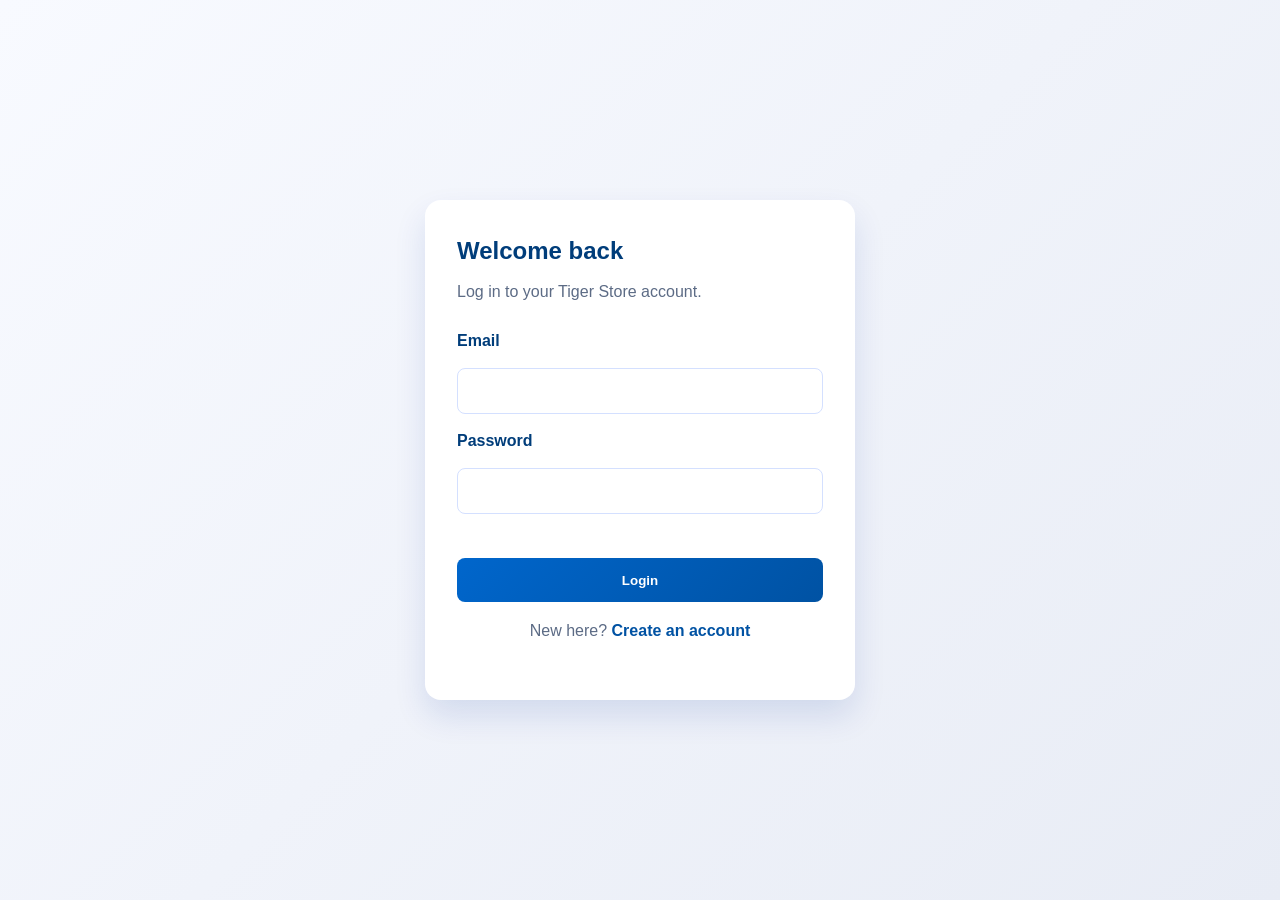
==== commit de76a8ce: "Add authentication pages and product management functionality - Created login.html for user authenti" ====
--- a/index.html
+++ b/index.html
@@ -5,8 +5,17 @@
     <meta name="viewport" content="width=device-width, initial-scale=1.0">
     <title>Ecommerce Store</title>
     <link rel="stylesheet" href="styles.css">
+    <script>
+        (function () {
+            var currentUser = localStorage.getItem('currentUser');
+            var isAuthPage = ['login.html', 'signup.html'].indexOf(window.location.pathname.split('/').pop()) !== -1;
+            if (!isAuthPage && !currentUser) {
+                window.location.replace('login.html');
+            }
+        })();
+    </script>
 </head>
-<body>
+<body data-page="home">
     <!-- Header / Navbar -->
     <header>
         <div class="navbar">
@@ -14,12 +23,16 @@
                 <h1><a href="index.html" class="logo-link">Tiger store</a></h1>
             </div>
             <div class="search-bar">
-                <input type="text" placeholder="Search products...">
-                <button>Search</button>
+                <input id="productSearch" type="text" placeholder="Search products...">
+                <button id="searchButton" type="button">Search</button>
             </div>
-            <div class="cart">
-                <span class="cart-icon"><a href="cart.html" class="cart-link">🛒</a></span>
-                <span class="cart-count">3</span>
+            <div class="header-actions">
+                <a href="profile.html" class="header-link">Profile</a>
+                <button id="logoutBtn" class="logout-btn">Logout</button>
+                <div class="cart">
+                    <span class="cart-icon"><a href="cart.html" class="cart-link">🛒</a></span>
+                    <span class="cart-count">0</span>
+                </div>
             </div>
         </div>
         <nav class="nav-links">
@@ -37,121 +50,23 @@
         <aside class="sidebar">
             <h2>Categories</h2>
             <ul class="category-list">
-                <li><a href="#all-products">All Products</a></li>
-                <li><a href="#electronics">Electronics</a></li>
-                <li><a href="#home-living">Home & Living</a></li>
+                <li><a href="./index.html">Home</a></li>
+                <li><a href="./dashboard.html">All Products</a></li>
+                <li><a href="./electronics.html">Electronics</a></li>
+                <li><a href="./contact.html">Contact Us</a></li>
+                <li><a href="./about.html">About Us</a></li>
             </ul>
         </aside>
 
         <!-- Main Content Area -->
-        <section class="main-content">
-            <!-- Product Grid -->
-            <div class="product-grid">
-                <article class="product-card">
-                    <div class="discount-badge">20% OFF</div>
-                    <div class="wishlist">♥</div>
-                    <img src="./img/imgi_82_Rockerz_551_ANC_Pro.347_1.jpg" alt="Product 1">
-                    <h3>Wireless Headphones</h3>
-                    <p>High-quality sound with noise cancellation.</p>
-                    <div class="price">
-                        <span class="original">₦15,000</span>
-                        <span class="discounted">₦12,000</span>
-                    </div>
-                    <div class="rating">★★★★★</div>
-                    <button class="add-to-cart">Add to Cart</button>
-                </article>
-                <article class="product-card">
-                    <div class="discount-badge">15% OFF</div>
-                    <div class="wishlist">♥</div>
-                    <img src="./img/imgi_68_BEST-IPHONE-16-CASES-2048px-4833-2x1-1.jpg" alt="Product 2">
-                    <h3>Smartphone Case</h3>
-                    <p>Durable protection for your device.</p>
-                    <div class="price">
-                        <span class="original">₦3,000</span>
-                        <span class="discounted">₦2,550</span>
-                    </div>
-                    <div class="rating">★★★★☆</div>
-                    <button class="add-to-cart">Add to Cart</button>
-                </article>
-                <article class="product-card">
-                    <div class="discount-badge">30% OFF</div>
-                    <div class="wishlist">♥</div>
-                    <img src="./img/imgi_83_k-lYSkUcwk-3yX8av8w8Rg.c-r.jpg" alt="Product 3">
-                    <h3>Laptop Stand</h3>
-                    <p>Ergonomic design for better posture.</p>
-                    <div class="price">
-                        <span class="original">₦10,000</span>
-                        <span class="discounted">₦7,000</span>
-                    </div>
-                    <div class="rating">★★★★★</div>
-                    <button class="add-to-cart">Add to Cart</button>
-                </article>
-                <article class="product-card">
-                    <div class="discount-badge">10% OFF</div>
-                    <div class="wishlist">♥</div>
-                    <img src="./img/imgi_65_10333_l_collage vintage design .jpg" alt="Product 4">
-                    <h3>T-Shirt</h3>
-                    <p>Cotton fabric, comfortable fit.</p>
-                    <div class="price">
-                        <span class="original">₦5,000</span>
-                        <span class="discounted">₦4,500</span>
-                    </div>
-                    <div class="rating">★★★☆☆</div>
-                    <button class="add-to-cart">Add to Cart</button>
-                </article>
-                <article class="product-card">
-                    <div class="discount-badge">25% OFF</div>
-                    <div class="wishlist">♥</div>
-                    <img src="./img/imgi_95_mhl-opener-run-shoes-311-67edd9f20e75a.jpg" alt="Product 5">
-                    <h3>Running Shoes</h3>
-                    <p>Lightweight and breathable.</p>
-                    <div class="price">
-                        <span class="original">₦20,000</span>
-                        <span class="discounted">₦15,000</span>
-                    </div>
-                    <div class="rating">★★★★☆</div>
-                    <button class="add-to-cart">Add to Cart</button>
-                </article>
-                <article class="product-card">
-                    <div class="discount-badge">5% OFF</div>
-                    <div class="wishlist">♥</div>
-                    <img src="./img/imgi_92_skincare-jar-cosmetic-anti-aging-260nw-2405853905.jpg" alt="Product 6">
-                    <h3>Face Cream</h3>
-                    <p>Hydrating formula for all skin types.</p>
-                    <div class="price">
-                        <span class="original">₦8,000</span>
-                        <span class="discounted">₦7,600</span>
-                    </div>
-                    <div class="rating">★★★★★</div>
-                    <button class="add-to-cart">Add to Cart</button>
-                </article>
-                <article class="product-card">
-                    <div class="discount-badge">40% OFF</div>
-                    <div class="wishlist">♥</div>
-                    <img src="./img/imgi_5_default.jpg" alt="Product 7">
-                    <h3>Bluetooth Speaker</h3>
-                    <p>Portable with excellent bass.</p>
-                    <div class="price">
-                        <span class="original">₦25,000</span>
-                        <span class="discounted">₦15,000</span>
-                    </div>
-                    <div class="rating">★★★★☆</div>
-                    <button class="add-to-cart">Add to Cart</button>
-                </article>
-                <article class="product-card">
-                    <div class="discount-badge">18% OFF</div>
-                    <div class="wishlist">♥</div>
-                    <img src="./img/imgi_39_default.jpg" alt="Product 8">
-                    <h3>Yoga Mat</h3>
-                    <p>Non-slip surface for workouts.</p>
-                    <div class="price">
-                        <span class="original">₦12,000</span>
-                        <span class="discounted">₦9,840</span>
-                    </div>
-                    <div class="rating">★★★☆☆</div>
-                    <button class="add-to-cart">Add to Cart</button>
-                </article>
+         <section class="main-content">
+            <div class="welcome-banner">
+                <h2 id="welcomeMessage">Welcome back!</h2>
+                <p>Browse products, add favorites to your cart, and keep your shopping list ready.</p>
             </div>
+
+            <div id="productStatus" class="product-status"></div>
+            <div class="product-grid" id="productGrid"></div>
 
             <!-- Product Detail Section -->
             <div class="product-detail">
@@ -190,7 +105,7 @@
                         </div>
                     </div>
                     <div class="actions">
-                        <button class="add-to-cart primary">Add to Cart</button>
+                        <button class="add-to-cart primary" data-product-id="1">Add to Cart</button>
                         <button class="buy-now">Buy Now</button>
                     </div>
                 </div>
@@ -236,5 +151,31 @@
             <p>&copy; 2026 Tiger store. All rights reserved.</p>
         </div>
     </footer>
+    <script src="auth.js"></script>
+    <script src="products.js"></script>
+    <script>
+        document.addEventListener('DOMContentLoaded', function () {
+            const currentUser = window.tigerAuth.getCurrentUser();
+            if (!currentUser) {
+                window.location.replace('login.html');
+                return;
+            }
+
+            const welcomeMessage = document.getElementById('welcomeMessage');
+            if (welcomeMessage) {
+                welcomeMessage.textContent = 'Welcome back, ' + (currentUser.fullName || currentUser.email) + '!';
+            }
+
+            const logoutButton = document.getElementById('logoutBtn');
+            if (logoutButton) {
+                logoutButton.addEventListener('click', function () {
+                    window.tigerAuth.logout();
+                    window.location.href = 'login.html';
+                });
+            }
+
+            window.tigerAuth.updateCartBadge();
+        });
+    </script>
 </body>
-</html>+</html>
--- a/styles.css
+++ b/styles.css
@@ -89,6 +89,28 @@
 
 .cart:hover {
     transform: scale(1.1);
+}
+
+.header-actions {
+    display: flex;
+    align-items: center;
+    gap: 0.8rem;
+}
+
+.header-link {
+    color: #0066cc;
+    font-weight: 600;
+    text-decoration: none;
+}
+
+.logout-btn {
+    border: none;
+    background: #f0f4ff;
+    color: #0052a3;
+    padding: 0.45rem 0.8rem;
+    border-radius: 6px;
+    cursor: pointer;
+    font-weight: 600;
 }
 
 .cart-count {
@@ -233,6 +255,22 @@
     gap: 2rem;
 }
 
+.welcome-banner {
+    background: linear-gradient(135deg, #ecf5ff 0%, #dcecff 100%);
+    border: 1px solid #d4e0ff;
+    border-radius: 12px;
+    padding: 1.25rem 1.5rem;
+}
+
+.welcome-banner h2 {
+    margin-bottom: 0.3rem;
+    color: #003d7a;
+}
+
+.welcome-banner p {
+    color: #45607a;
+}
+
 .main-content h2 {
     color: #003d7a;
     font-size: 1.8rem;
@@ -278,6 +316,13 @@
     transform: scale(1.05);
 }
 
+.product-status {
+    color: #0052a3;
+    font-weight: 600;
+    margin-bottom: 1rem;
+    min-height: 1.2rem;
+}
+
 .product-card h3 {
     font-size: 1.1rem;
     margin-bottom: 0.5rem;
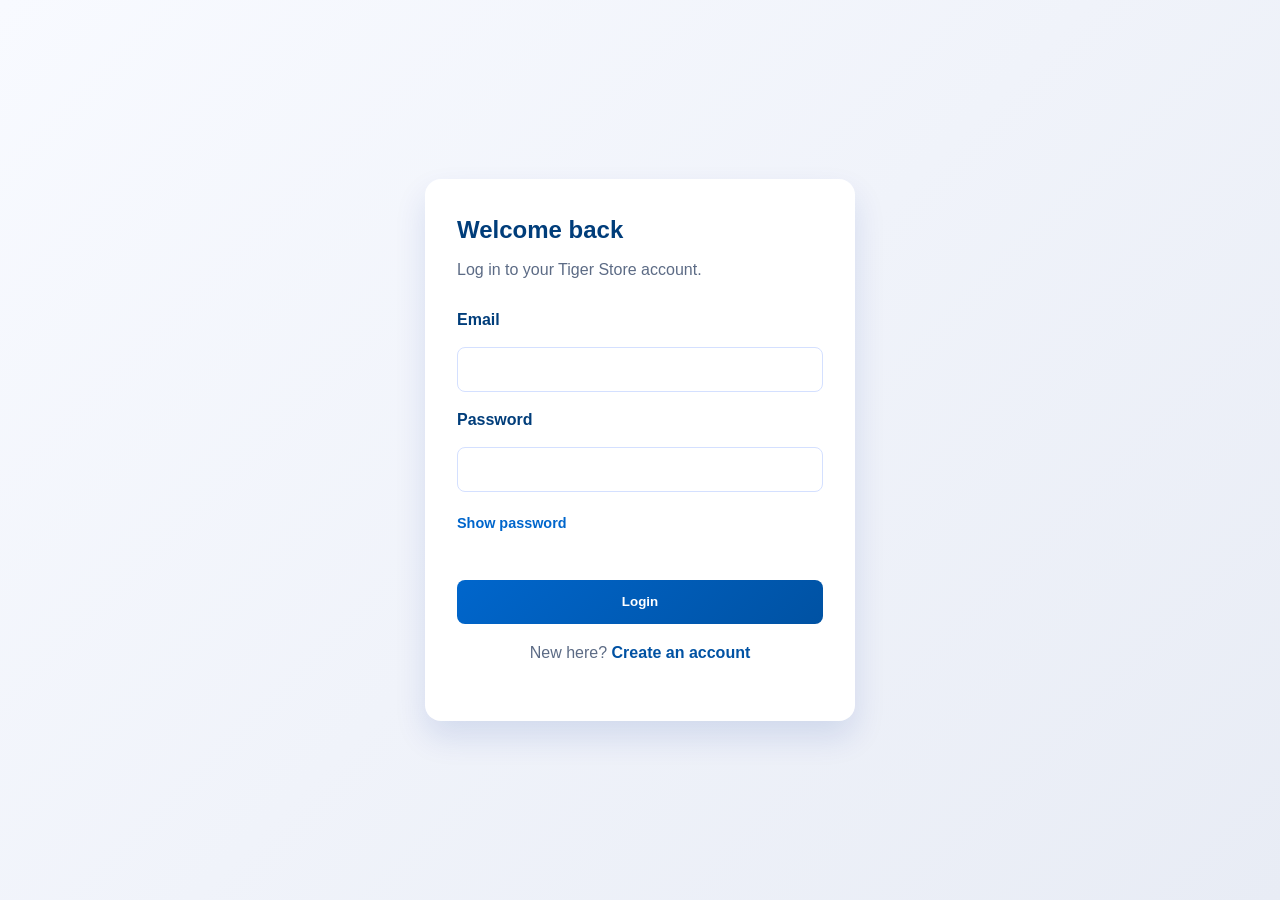
==== commit 2949905e: "feat: implement order tracking, persistent order history, and user wishlist functionality across sit" ====
--- a/index.html
+++ b/index.html
@@ -27,6 +27,7 @@
                 <button id="searchButton" type="button">Search</button>
             </div>
             <div class="header-actions">
+                <a href="wishlist.html" class="header-link">Wishlist (<span class="wishlist-count">0</span>)</a>
                 <a href="profile.html" class="header-link">Profile</a>
                 <button id="logoutBtn" class="logout-btn">Logout</button>
                 <div class="cart">
@@ -39,6 +40,8 @@
             <a href="index.html">Home</a>
             <a href="products.html">All Products</a>
             <a href="electronics.html">Electronics</a>
+            <a href="orders.html">My Orders</a>
+            <a href="wishlist.html">Wishlist</a>
             <a href="contact.html">Contact Us</a>
             <a href="about.html">About Us</a>
         </nav>
@@ -175,6 +178,7 @@
             }
 
             window.tigerAuth.updateCartBadge();
+            window.tigerAuth.updateWishlistBadge();
         });
     </script>
 </body>
--- a/styles.css
+++ b/styles.css
@@ -1,5 +1,3 @@
-
-
 * {
     margin: 0;
     padding: 0;
@@ -38,7 +36,8 @@
     letter-spacing: -0.5px;
 }
 
-.logo-link, .cart-link {
+.logo-link,
+.cart-link {
     text-decoration: none;
     color: inherit;
 }
@@ -181,7 +180,8 @@
     top: 100px;
 }
 
-.sidebar h2, .sidebar h3 {
+.sidebar h2,
+.sidebar h3 {
     margin-bottom: 1rem;
     color: #003d7a;
     font-size: 1.2rem;
@@ -214,11 +214,13 @@
     padding-left: 1.1rem;
 }
 
-.price-range, .rating-filter {
+.price-range,
+.rating-filter {
     margin-bottom: 2rem;
 }
 
-.price-range label, .rating-filter label {
+.price-range label,
+.rating-filter label {
     display: block;
     margin-bottom: 0.5rem;
     cursor: pointer;
@@ -469,13 +471,17 @@
     margin-bottom: 2rem;
 }
 
-.size-selector, .color-selector, .quantity-selector {
+.size-selector,
+.color-selector,
+.quantity-selector {
     display: flex;
     align-items: center;
     gap: 1rem;
 }
 
-.size-selector label, .color-selector label, .quantity-selector label {
+.size-selector label,
+.color-selector label,
+.quantity-selector label {
     font-weight: 600;
     color: #003d7a;
     min-width: 80px;
@@ -635,6 +641,7 @@
     .product-grid {
         grid-template-columns: repeat(2, 1fr);
     }
+
     .footer-content {
         grid-template-columns: repeat(3, 1fr);
     }
@@ -645,49 +652,61 @@
         grid-template-columns: 1fr;
         padding: 1.5rem;
     }
+
     .sidebar {
         position: relative;
         top: 0;
     }
+
     .navbar {
         flex-direction: column;
         gap: 1rem;
     }
+
     .logo h1 {
         font-size: 1.4rem;
     }
+
     .search-bar {
         margin: 0;
         max-width: none;
     }
+
     .nav-links {
         flex-wrap: wrap;
         gap: 0.5rem;
     }
+
     .nav-links a {
         margin: 0 0.5rem;
         font-size: 0.9rem;
     }
+
     .product-grid {
         grid-template-columns: 1fr;
     }
+
     .product-detail {
         flex-direction: column;
     }
+
     .product-detail img {
         width: 100%;
         height: auto;
     }
+
     .footer-content {
         grid-template-columns: repeat(2, 1fr);
     }
 }
-    .product-detail {
-        flex-direction: column;
-        align-items: center;
-    }
-    .footer-content {
-        grid-template-columns: 1fr;
-        text-align: center;
-    }
+
+.product-detail {
+    flex-direction: column;
+    align-items: center;
+}
+
+.footer-content {
+    grid-template-columns: 1fr;
+    text-align: center;
+}
 }
